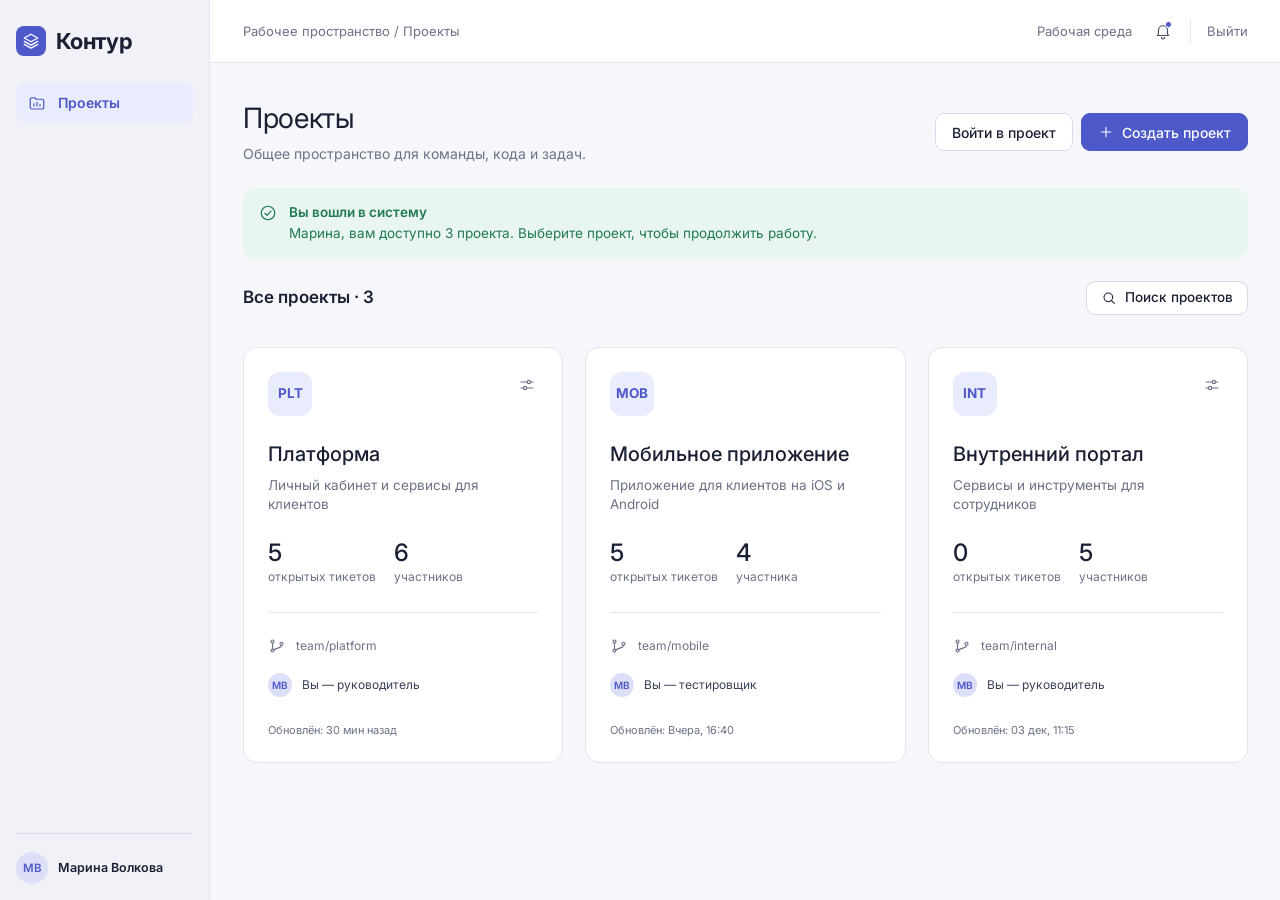
==== ticket.html @ 09022084 "добавил настройки проекта, управление участниками, создание тикетов, списки тикетов" ====
<!DOCTYPE html>
<html lang="ru">
<head>
	<meta charset="utf-8">
	<meta name="viewport" content="width=device-width, initial-scale=1">
	<title>Тикет — Контур</title>
	<link rel="preconnect" href="https://fonts.googleapis.com">
	<link rel="preconnect" href="https://fonts.gstatic.com" crossorigin>
	<link href="https://fonts.googleapis.com/css2?family=Inter:wght@400;500;600;700&display=swap" rel="stylesheet">
	<link rel="stylesheet" href="css/styles.css">
</head>
<body>
	<main class="content">
		<div class="page-head">
			<div><h1 id="t-title"></h1><p class="sub" id="t-sub"></p></div>
			<div class="head-actions" id="t-actions"></div>
		</div>
		<div class="ticket-layout">
			<div class="stack">
				<section class="request hidden" id="request"></section>
				<section class="card" id="t-main"></section>
				<section class="card">
					<h3 class="sec" style="margin-bottom:20px" id="comments-title"></h3>
					<div id="comments"></div>
					<form class="comment-box" id="comment-form"><input class="input" id="comment-input" placeholder="Добавить комментарий..." aria-label="Комментарий" autocomplete="off"><button type="submit" aria-label="Отправить"><svg class="i" viewBox="0 0 24 24"><path d="M21 3 10 14M21 3l-7 18-4-7-7-4z"/></svg></button></form>
				</section>
			</div>
			<aside class="stack">
				<section class="card props" id="t-props"></section>
				<section class="card"><h2 style="margin-bottom:16px">История</h2><div id="t-history"></div></section>
			</aside>
		</div>
	</main>

	<div class="overlay" id="modal-assign" role="dialog" aria-modal="true" aria-labelledby="modal-assign-t">
		<div class="modal wide">
			<div class="modal-head"><h2 id="modal-assign-t">Назначить тикет</h2><button class="modal-x" type="button" data-close aria-label="Закрыть"><svg class="i" viewBox="0 0 24 24"><path d="M6 6l12 12M18 6 6 18"/></svg></button></div>
			<p class="lead" id="assign-lead"></p>
			<div class="picker" id="assign-list"></div>
			<div class="alert alert-info" style="margin-top:0"><svg class="i" viewBox="0 0 24 24"><circle cx="12" cy="12" r="9"/><path d="M12 11v5M12 7.8v.1"/></svg><div><b>Разработчик получит уведомление</b>Тикет появится в личном списке <span id="assign-name"></span> со статусом «Назначен».</div></div>
			<div class="modal-foot"><button class="btn" type="button" data-close>Отмена</button><button class="btn btn-primary" id="assign-confirm" type="button">Назначить разработчику</button><button class="btn" id="assign-common" type="button">Отправить в общий список</button></div>
		</div>
	</div>
	<div class="overlay" id="modal-delete-ticket" role="dialog" aria-modal="true" aria-labelledby="modal-delete-ticket-t">
		<div class="modal">
			<div class="modal-head"><h2 id="modal-delete-ticket-t">Удалить тикет <span id="del-number"></span>?</h2><button class="modal-x" type="button" data-close aria-label="Закрыть"><svg class="i" viewBox="0 0 24 24"><path d="M6 6l12 12M18 6 6 18"/></svg></button></div>
			<p class="lead" style="margin:0">Тикет, комментарии и вложения будут удалены. Автор получит уведомление.</p>
			<div class="modal-foot"><button class="btn" type="button" data-close>Отмена</button><button class="btn btn-danger" id="delete-confirm" type="button">Удалить</button></div>
		</div>
	</div>
	<div class="overlay" id="modal-own-date" role="dialog" aria-modal="true" aria-labelledby="modal-own-date-t">
		<div class="modal">
			<div class="modal-head"><h2 id="modal-own-date-t">Предложить свою дату</h2><button class="modal-x" type="button" data-close aria-label="Закрыть"><svg class="i" viewBox="0 0 24 24"><path d="M6 6l12 12M18 6 6 18"/></svg></button></div>
			<p class="lead" id="own-lead"></p>
			<div class="field" id="own-date-field"><label for="own-date">Дата *</label><input class="input" type="date" id="own-date"><div class="field-error"></div></div>
			<div class="field" id="own-time-field"><label for="own-time">Время *</label><input class="input" type="time" id="own-time"><div class="field-error"></div></div>
			<div class="modal-foot"><button class="btn" type="button" data-close>Отмена</button><button class="btn btn-primary" id="own-submit" type="button">Предложить</button></div>
		</div>
	</div>
	<script src="js/store.js"></script>
	<script src="js/ui.js"></script>
	<script src="js/pages/ticket.js"></script>
</body>
</html>
---- css/styles.css ----
:root{
	--primary:#4d58c9; --primary-hover:#4350b8; --primary-soft:#e9ecfc; --primary-line:#cfd4f3;
	--bg:#f6f7fa; --sidebar:#f0f2f7; --surface:#fff;
	--text:#1b1f33; --muted:#6c7286; --faint:#8a8fa3;
	--border:#e2e5ee; --border-strong:#d6d9e6;
	--success-bg:#e9f5ef; --success:#1f7a55; --success-line:#d3ecdf;
	--warn-bg:#fbf2df; --warn:#a8630a;
	--danger:#c0414f; --danger-hover:#ad3643; --danger-bg:#fceef0; --danger-text:#c0394a;
	--overlay:rgba(26,31,54,.43);
	--neutral-bg:#eceef4;
	--neutral:#5b6178;
	--radius:14px;
	--font:"Inter",-apple-system,BlinkMacSystemFont,"Segoe UI",Roboto,"Helvetica Neue",Arial,sans-serif;
}
*{box-sizing:border-box}
html,body{margin:0}
body{font-family:var(--font);font-size:14px;line-height:1.4;color:var(--text);background:var(--bg);-webkit-font-smoothing:antialiased}
a{color:inherit;text-decoration:none}
button,input,select,textarea{font:inherit;color:inherit}
button{cursor:pointer}
svg.i{width:18px;height:18px;fill:none;stroke:currentColor;stroke-width:1.6;stroke-linecap:round;stroke-linejoin:round;flex:none}
:focus-visible{outline:2px solid var(--primary);outline-offset:2px}
.sidebar{position:fixed;inset:0 auto 0 0;width:210px;background:var(--sidebar);border-right:1px solid var(--border);display:flex;flex-direction:column;padding:16px;z-index:20}
.brand{display:flex;align-items:center;gap:10px;font-size:22px;font-weight:700;letter-spacing:-.01em;height:50px;margin-bottom:17px}
.logo{width:30px;height:30px;border-radius:8px;background:var(--primary);color:#fff;display:grid;place-items:center}
.logo svg{width:18px;height:18px;fill:none;stroke:#fff;stroke-width:1.8;stroke-linecap:round;stroke-linejoin:round}
.nav{display:flex;flex-direction:column;gap:5px}
.nav a{display:flex;align-items:center;gap:12px;height:40px;padding:0 12px;border-radius:9px;font-size:14px;font-weight:500;color:#2b3047}
.nav a svg.i{color:#5b6178}
.nav a:hover{background:rgba(77,88,201,.07)}
.nav a.active{background:var(--primary-soft);color:var(--primary);font-weight:600}
.nav a.active svg.i{color:var(--primary)}
.side-section{margin:41px 0 12px;font-size:10.5px;font-weight:600;letter-spacing:.06em;color:#6c7286;text-transform:uppercase}
.side-link{display:flex;justify-content:space-between;align-items:center;font-size:13px;color:var(--muted);height:30px}
.side-link b{font-weight:600;color:var(--primary);font-size:12px}
.side-link:hover{color:var(--text)}
.side-user{margin-top:auto;border-top:1px solid var(--border-strong);padding-top:18px;display:flex;align-items:center;gap:10px}
.side-user b{display:block;font-size:12.5px;font-weight:600}
.side-user small{display:block;font-size:11.5px;color:var(--muted)}
.avatar{width:32px;height:32px;border-radius:50%;background:#dcdff7;color:var(--primary);display:grid;place-items:center;font-size:11.5px;font-weight:600;flex:none}
.avatar.sm{width:24px;height:24px;font-size:10px}
.avatar.lg{width:36px;height:36px;font-size:12px}
.main{margin-left:210px;min-height:100vh;display:flex;flex-direction:column}
.topbar{height:63px;background:var(--surface);border-bottom:1px solid var(--border);display:flex;align-items:center;justify-content:space-between;padding:0 32px 0 33px;position:sticky;top:0;z-index:10}
.crumbs{font-size:13px;color:var(--muted)}
.crumbs a:hover{color:var(--text)}
.top-actions{display:flex;align-items:center;font-size:13px;color:var(--muted)}
.top-actions .env{margin-right:18px}
.icon-btn{background:none;border:0;padding:4px;color:#4a5068;display:grid;place-items:center;position:relative;border-radius:8px}
.icon-btn:hover{background:var(--sidebar)}
.icon-btn .dot{position:absolute;top:3px;right:4px;width:7px;height:7px;border-radius:50%;background:var(--primary);border:1.5px solid #fff}
.top-actions .sep{width:1px;height:24px;background:var(--border);margin:0 16px 0 14px}
.top-actions .logout:hover{color:var(--text)}
.content{padding:38px 32px 48px 33px;flex:1}
.page-head{display:flex;justify-content:space-between;align-items:center;gap:24px;margin-bottom:24px}
.page-head > div:first-child{flex:1 1 380px;min-width:0}
.page-head h1{margin:0;font-size:28px;line-height:1.25;font-weight:400;letter-spacing:-.012em}
.page-head .sub{margin:8px 0 0;color:var(--muted);font-size:14px}
.head-actions{display:flex;gap:8px;flex-wrap:wrap;justify-content:flex-end;flex:0 1 auto}
.btn{display:inline-flex;align-items:center;justify-content:center;gap:8px;height:38px;padding:0 16px;border-radius:9px;border:1px solid var(--border-strong);background:#fff;font-size:14px;font-weight:500;color:var(--text);white-space:nowrap;transition:background .15s,border-color .15s}
.btn:hover{background:#f7f8fc}
.btn svg.i{width:16px;height:16px}
.btn-primary{background:var(--primary);border-color:var(--primary);color:#fff}
.btn-primary:hover{background:var(--primary-hover)}
.btn-danger{background:var(--danger);border-color:var(--danger);color:#fff}
.btn-danger:hover{background:var(--danger-hover)}
.btn-danger[disabled]{opacity:.45;cursor:not-allowed}
.btn-sm{height:34px;padding:0 14px;font-size:13.5px}
.card{background:#fff;border:1px solid var(--border);border-radius:var(--radius);padding:24px}
.card h2{margin:0 0 18px;font-size:18px;font-weight:500}
.alert{display:flex;gap:12px;align-items:flex-start;padding:15px 16px;border-radius:12px;font-size:13.5px;line-height:1.45}
.alert svg.i{margin-top:1px}
.alert b{display:block;font-weight:600;margin-bottom:2px}
.alert-success{background:var(--success-bg);color:var(--success)}
.alert-error{background:var(--danger-bg);color:var(--danger-text)}
.alert-info{background:var(--primary-soft);color:var(--primary)}
.alert-warn{background:var(--warn-bg);color:var(--warn)}
.alert.page-alert{margin-bottom:26px}
.field{margin-bottom:20px}
.field:last-child{margin-bottom:0}
.field label{display:block;font-size:13px;font-weight:500;margin-bottom:8px}
.input,.select,.textarea{width:100%;height:40px;padding:0 12px;border:1px solid var(--border-strong);border-radius:8px;background:#fff;font-size:14px;outline:none;transition:border-color .15s,box-shadow .15s}
.textarea{height:auto;min-height:86px;padding:10px 12px;resize:vertical;line-height:1.5}
.input:focus,.select:focus,.textarea:focus{border-color:var(--primary);box-shadow:0 0 0 3px rgba(77,88,201,.12)}
.select{appearance:none;-webkit-appearance:none;padding-right:34px;background:#fff url("data:image/svg+xml,%3Csvg xmlns='http://www.w3.org/2000/svg' width='16' height='16' viewBox='0 0 24 24' fill='none' stroke='%236c7286' stroke-width='2' stroke-linecap='round' stroke-linejoin='round'%3E%3Cpath d='m6 9 6 6 6-6'/%3E%3C/svg%3E") no-repeat right 12px center}
.hint{margin-top:8px;font-size:12px;color:var(--muted)}
.field-error{margin-top:8px;font-size:12px;color:var(--danger-text);display:none}
.field.invalid .input,.field.invalid .select{border-color:var(--danger)}
.field.invalid .field-error{display:block}
.field.invalid .hint{display:none}
.row2{display:grid;grid-template-columns:1fr 1fr;gap:16px}
.chip{display:inline-flex;align-items:center;gap:6px;height:26px;padding:0 10px;border-radius:8px;font-size:12px;font-weight:500;white-space:nowrap}
.chip::before{content:"";width:5px;height:5px;border-radius:50%;background:currentColor}
.chip-warn{background:var(--warn-bg);color:var(--warn)}
.chip-ok{background:var(--success-bg);color:var(--success)}
.chip-danger{background:#fdeaec;color:var(--danger-text)}
.chip-info{background:var(--primary-soft);color:var(--primary)}
.tabs{display:flex;gap:24px;border-bottom:1px solid var(--border);margin-bottom:24px}
.tabs a{padding:0 0 13px;font-size:14px;color:var(--muted);border-bottom:2px solid transparent;margin-bottom:-1px}
.tabs a:hover{color:var(--text)}
.tabs a.active{color:var(--primary);font-weight:600;border-color:var(--primary)}
.list-head{display:flex;justify-content:space-between;align-items:center;margin:22px 0 32px}
.list-head h2{margin:0;font-size:17px;font-weight:600}
.projects{display:grid;grid-template-columns:repeat(3,1fr);gap:22px}
.project{position:relative;background:#fff;border:1px solid var(--border);border-radius:var(--radius);padding:24px;display:block;transition:box-shadow .15s,border-color .15s}
.project:hover{border-color:var(--primary-line);box-shadow:0 6px 20px rgba(40,50,120,.07)}
.project .code{width:44px;height:44px;border-radius:12px;background:var(--primary-soft);color:var(--primary);display:grid;place-items:center;font-weight:700;font-size:13.5px}
.project .gear{position:absolute;top:22px;right:20px;color:#6c7286;padding:6px;border-radius:8px;z-index:2}
.project .gear:hover{background:var(--sidebar);color:var(--text)}
.project h3{margin:24px 0 8px;font-size:20px;font-weight:500}
.project p{margin:0;color:var(--muted);font-size:13.5px}
.stats{display:flex;gap:18px;margin:26px 0 24px;padding-bottom:26px;border-bottom:1px solid var(--border)}
.stats strong{display:block;font-size:24px;font-weight:500;line-height:1.1}
.stats span{font-size:12px;color:var(--muted)}
.meta{display:flex;align-items:center;gap:10px;font-size:12px;color:var(--muted);margin-bottom:18px}
.meta.role{color:#3a405a}
.project .upd{font-size:11px;color:var(--muted);margin-top:26px}
.link-card{position:absolute;inset:0;border-radius:var(--radius);z-index:1}
.dropdown{position:absolute;top:72px;right:40px;width:318px;background:#fff;border:1px solid var(--border);border-radius:14px;box-shadow:0 18px 44px rgba(30,36,80,.18);z-index:40;display:none;overflow:hidden}
.dropdown.open{display:block}
.dd-head{display:flex;justify-content:space-between;align-items:center;padding:14px 14px 14px;border-bottom:1px solid var(--border);font-size:13px;font-weight:600}
.dd-head .count{background:var(--primary-soft);color:var(--primary);border-radius:10px;min-width:24px;height:22px;display:grid;place-items:center;font-size:11.5px}
.dd-item{display:block;position:relative;padding:14px 14px 13px 30px;border-bottom:1px solid var(--border);font-size:13px}
.dd-item:hover{background:#fafbfe}
.dd-item b{display:block;font-weight:600;line-height:1.35}
.dd-item small{display:block;margin-top:6px;font-size:11.5px;color:var(--muted)}
.dd-item::before{content:"";position:absolute;left:14px;top:19px;width:6px;height:6px;border-radius:50%;background:var(--primary)}
.dd-item.read::before{background:transparent}
.dd-foot{display:block;width:100%;text-align:left;background:none;border:0;padding:14px;font-size:12.5px;color:var(--primary);font-weight:500}
.toolbar{display:flex;gap:12px;margin:22px 0 22px}
.search{position:relative;width:352px}
.search svg{position:absolute;left:12px;top:50%;transform:translateY(-50%);width:16px;height:16px;color:#5b6178}
.search .input{padding-left:36px;height:38px}
.table{background:#fff;border:1px solid var(--border);border-radius:var(--radius);overflow:hidden}
.t-head,.t-row{display:grid;align-items:center;padding:0 17px;column-gap:12px}
.tickets .t-head,.tickets .t-row{grid-template-columns:minmax(0,1fr) 168px 100px 160px 118px}
.t-head{height:44px;background:var(--sidebar);font-size:10.5px;font-weight:500;letter-spacing:.06em;text-transform:uppercase;color:#6c7286}
.t-row{min-height:74px;border-top:1px solid var(--border);font-size:13px;transition:background .12s}
.t-head + .t-row{border-top:0}
.t-row:hover{background:#f7f8fe}
.t-row .id{display:block;font-size:12px;color:var(--muted);margin-bottom:3px}
.t-row .name{font-size:14px;font-weight:500}
.pri-high{color:var(--danger-text)}
.pri-mid,.pri-low,.muted{color:var(--muted)}
.t-foot{display:flex;justify-content:space-between;padding:20px 17px;border-top:1px solid var(--border);font-size:12px;color:var(--muted)}
.ticket-layout{display:grid;grid-template-columns:minmax(0,1fr) 300px;gap:26px;align-items:start}
.stack{display:flex;flex-direction:column;gap:22px}
.request{background:#f7f8fe;border:1px solid var(--primary-line);border-radius:var(--radius);padding:16px 14px}
.request .lbl{font-size:11px;font-weight:600;color:var(--primary);margin-bottom:12px}
.request p{margin:0 0 14px;font-size:14px}
.request .btns{display:flex;gap:8px}
.badges{display:flex;gap:8px;margin-bottom:22px}
.card h3.sec{margin:0 0 14px;font-size:17px;font-weight:500}
.desc{font-size:14px;line-height:1.55;margin:0 0 22px}
.two-col{display:grid;grid-template-columns:1fr 1fr;gap:24px;font-size:13px;line-height:1.5}
.two-col b.t{display:block;font-weight:600;margin-bottom:8px}
.kv{font-size:12px;color:var(--muted);margin-bottom:4px}
.kv-v{font-size:13px;font-weight:600;margin-bottom:14px}
.attach-title{border-top:1px solid var(--border);margin-top:22px;padding-top:20px;font-size:13px;font-weight:600;margin-bottom:12px}
.file{display:flex;align-items:center;gap:12px;border:1px solid var(--border);border-radius:10px;padding:12px 14px}
.file .ico{color:var(--primary)}
.file b{display:block;font-size:13px;font-weight:500}
.file small{font-size:11.5px;color:var(--muted)}
.file .act{margin-left:auto;background:none;border:0;color:#5b6178;padding:4px;border-radius:6px}
.file .act:hover{background:var(--sidebar)}
.comment{display:flex;gap:12px;align-items:flex-start;margin-bottom:22px}
.comment b{font-size:13px;font-weight:600}
.comment time{font-size:12px;color:var(--muted);margin-left:6px}
.comment p{margin:3px 0 0;font-size:13px}
.comment-box{position:relative}
.comment-box .input{padding-right:42px;height:42px;font-size:13px}
.comment-box button{position:absolute;right:8px;top:50%;transform:translateY(-50%);background:none;border:0;color:#5b6178;padding:6px}
.props h2{margin-bottom:22px}
.props .sep{border-top:1px solid var(--border);margin:6px 0 16px}
.hist{font-size:11.5px;color:var(--muted);line-height:1.5}
.edit-layout{display:grid;grid-template-columns:minmax(0,1fr) 270px;gap:24px;align-items:start}
.edit-layout .card{padding:24px 22px}
.edit-layout .field label{margin-bottom:9px}
.card-head-row{display:flex;justify-content:space-between;align-items:center;margin-bottom:10px}
.card-head-row label{margin:0}
.fileinfo{font-size:12px;color:var(--muted);margin-top:14px}
.file .x{margin-left:auto;background:none;border:0;color:#5b6178;padding:4px}
.members .t-head,.members .t-row{grid-template-columns:minmax(0,1fr) 220px 150px 190px}
.members .t-row{min-height:72px}
.person{display:flex;align-items:center;gap:14px}
.person b{display:block;font-size:14px;font-weight:500}
.person small{display:block;font-size:12px;color:var(--muted);margin-top:2px}
.role-cell{font-weight:500;font-size:13.5px}
.act-links{display:flex;gap:14px;font-size:12.5px}
.act-links button{background:none;border:0;padding:0;font-size:12.5px;color:var(--primary)}
.act-links button.del{color:var(--muted)}
.act-links button:hover{text-decoration:underline}
.act-links span{color:var(--muted)}
.form-layout{display:grid;grid-template-columns:minmax(0,1fr) 278px;gap:26px;align-items:start}
.form-layout .stack{gap:22px}
.side-card p{margin:0 0 20px;color:var(--muted);font-size:14px;line-height:1.55}
.side-card .sep{border-top:1px solid var(--border);margin:0 0 20px}
.form-actions{display:flex;justify-content:flex-end;gap:10px;margin-top:22px}
.repo-row{display:flex;justify-content:space-between;align-items:center;margin-top:18px}
.repo-row .chip{height:24px;font-size:11.5px}
.form-layout .alert{margin-top:22px}
.overlay{position:fixed;inset:0;background:var(--overlay);z-index:100;display:none;align-items:center;justify-content:center;padding:24px;overflow-y:auto}
.overlay.open{display:flex}
.modal{background:#fff;border-radius:16px;width:534px;max-width:100%;padding:28px;box-shadow:0 24px 64px rgba(20,25,60,.28);margin:auto}
.modal.wide{width:558px}
.modal-head{display:flex;justify-content:space-between;align-items:flex-start;margin-bottom:20px}
.modal-head h2{margin:0;font-size:22px;font-weight:400;letter-spacing:-.01em}
.modal-x{background:none;border:0;color:#4a5068;padding:2px;margin:-2px -2px 0 0;border-radius:6px}
.modal-x:hover{background:var(--sidebar)}
.modal .lead{margin:0 0 20px;color:var(--muted);font-size:14px;line-height:1.5}
.modal-foot{display:flex;justify-content:flex-end;gap:10px;border-top:1px solid var(--border);margin-top:22px;padding-top:20px}
.modal .alert{margin-top:18px}
.modal .kv{margin-top:14px}
.modal .kv-v{margin-bottom:0}
.picker{display:flex;flex-direction:column;gap:10px;margin-bottom:20px}
.pick{display:flex;align-items:center;gap:14px;border:1px solid var(--border-strong);border-radius:10px;padding:12px 14px;background:#fff;cursor:pointer;text-align:left;width:100%}
.pick .avatar{width:32px;height:32px}
.pick b{display:block;font-size:14px;font-weight:500}
.pick small{display:block;font-size:11.5px;color:var(--muted);margin-top:3px}
.pick .radio{margin-left:auto;width:18px;height:18px;border-radius:50%;border:1.6px solid #6c7286;display:grid;place-items:center}
.pick.selected{background:var(--primary-soft);border-color:var(--primary)}
.pick.selected .radio{border:0;color:var(--primary)}
.pick.selected .radio svg{width:20px;height:20px}
.pick:not(.selected) .radio svg{display:none}
.modal-foot .push{margin-left:0}
.toast{position:fixed;left:50%;bottom:28px;transform:translate(-50%,20px);background:#1b1f33;color:#fff;padding:12px 18px;border-radius:10px;font-size:13.5px;opacity:0;pointer-events:none;transition:.25s;z-index:200}
.toast.show{opacity:1;transform:translate(-50%,0)}
.hidden{display:none!important}
@media (max-width:1180px){
	.ticket-layout,.edit-layout,.form-layout{grid-template-columns:1fr}
	.projects{grid-template-columns:repeat(2,1fr)}
}
@media (max-width:820px){
	.sidebar{position:static;width:auto;height:auto;border-right:0;border-bottom:1px solid var(--border)}
	.main{margin-left:0}
	.projects{grid-template-columns:1fr}
	.page-head{flex-direction:column}
	.row2,.two-col{grid-template-columns:1fr}
	.table{overflow-x:auto}
	.t-head,.t-row{min-width:760px}
}
@media (prefers-reduced-motion:reduce){*{transition:none!important}}
.chip-neutral{background:var(--neutral-bg);color:var(--neutral)}
.chip-plain::before{display:none}
.project .desc-clamp{display:-webkit-box;-webkit-line-clamp:2;-webkit-box-orient:vertical;overflow:hidden;min-height:38px}
.empty{background:#fff;border:1px dashed var(--border-strong);border-radius:var(--radius);padding:48px 24px;text-align:center;color:var(--muted)}
.empty b{display:block;color:var(--text);font-size:16px;font-weight:500;margin-bottom:6px}
.toolbar .select{width:auto;height:38px;padding-left:14px;font-weight:500;font-size:14px;border-radius:9px}
.inline-search{display:none;width:260px}
.inline-search.open{display:block}
.my-tickets .t-head,.my-tickets .t-row{grid-template-columns:minmax(0,1fr) 168px 100px 160px 118px}
.row-static{cursor:default}
.file-error{margin-top:16px}
.file-error b{margin-bottom:2px}
.pick.disabled{opacity:.5;cursor:not-allowed}
.person.me small{color:var(--muted)}
.invite-code{display:block;margin-top:4px;font-weight:600;letter-spacing:.02em}
.role-none{color:var(--muted);font-weight:400}
.comment-empty{font-size:13px;color:var(--muted);margin:0 0 18px}
.field input[type=date],.field input[type=time]{min-height:40px}
.notice-spacer{margin-top:22px}
.dd-empty{padding:22px 14px;font-size:13px;color:var(--muted)}
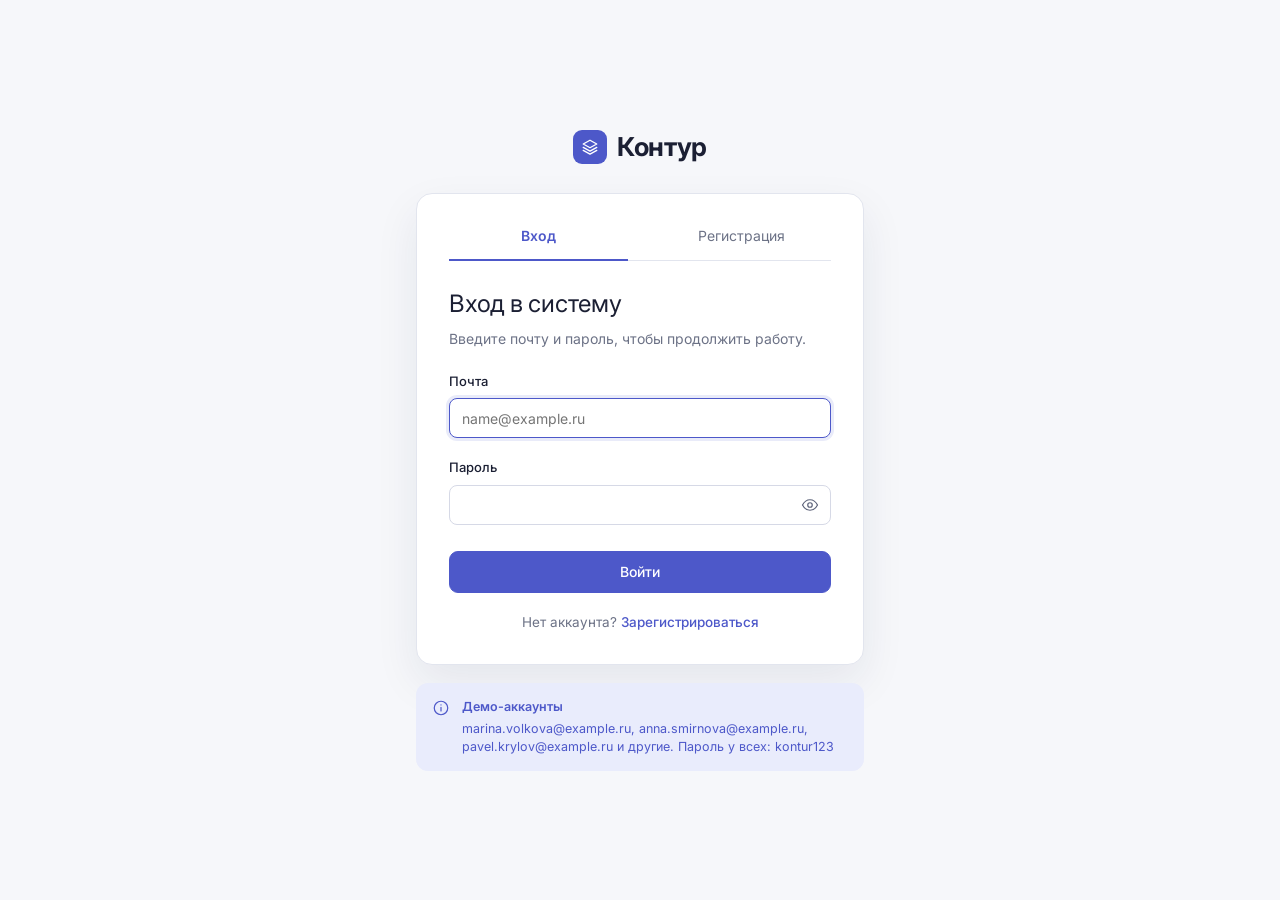
==== commit 632951f4: "добавил авторизацию и сценарий с назаначением тикета разработчику" ====
--- a/ticket.html
+++ b/ticket.html
@@ -59,6 +59,7 @@
 	</div>
 	<script src="js/store.js"></script>
 	<script src="js/ui.js"></script>
+	<script src="js/dispatch.js"></script>
 	<script src="js/pages/ticket.js"></script>
 </body>
 </html>
--- a/css/styles.css
+++ b/css/styles.css
@@ -202,7 +202,7 @@
 .overlay{position:fixed;inset:0;background:var(--overlay);z-index:100;display:none;align-items:center;justify-content:center;padding:24px;overflow-y:auto}
 .overlay.open{display:flex}
 .modal{background:#fff;border-radius:16px;width:534px;max-width:100%;padding:28px;box-shadow:0 24px 64px rgba(20,25,60,.28);margin:auto}
-.modal.wide{width:558px}
+.modal.wide{width:680px}
 .modal-head{display:flex;justify-content:space-between;align-items:flex-start;margin-bottom:20px}
 .modal-head h2{margin:0;font-size:22px;font-weight:400;letter-spacing:-.01em}
 .modal-x{background:none;border:0;color:#4a5068;padding:2px;margin:-2px -2px 0 0;border-radius:6px}
@@ -260,3 +260,23 @@
 .field input[type=date],.field input[type=time]{min-height:40px}
 .notice-spacer{margin-top:22px}
 .dd-empty{padding:22px 14px;font-size:13px;color:var(--muted)}
+.auth-body{min-height:100vh;display:flex;flex-direction:column;align-items:center;justify-content:center;padding:32px 16px;background:var(--bg)}
+.auth{width:100%;max-width:448px}
+.auth-brand{display:flex;align-items:center;justify-content:center;gap:10px;font-size:26px;font-weight:700;letter-spacing:-.01em;margin-bottom:28px}
+.auth-brand .logo{width:34px;height:34px;border-radius:9px}
+.auth-card{background:#fff;border:1px solid var(--border);border-radius:16px;padding:32px;box-shadow:0 18px 44px rgba(30,36,80,.08)}
+.auth-tabs{margin-bottom:26px}
+.auth-tabs a{flex:1;text-align:center;cursor:pointer}
+.auth-card h1{margin:0 0 8px;font-size:24px;font-weight:400;letter-spacing:-.01em}
+.auth-card .sub{margin:0 0 24px;color:var(--muted);font-size:14px}
+.auth-alert{margin-bottom:20px}
+.pw-wrap{position:relative}
+.pw-wrap .input{padding-right:46px}
+.pw-toggle{position:absolute;right:6px;top:50%;transform:translateY(-50%);background:none;border:0;padding:6px;color:#5b6178;border-radius:8px;display:grid;place-items:center}
+.pw-toggle:hover{background:var(--sidebar)}
+.auth-submit{width:100%;height:42px;margin-top:6px}
+.auth-switch{margin:20px 0 0;text-align:center;font-size:13.5px;color:var(--muted)}
+.auth-switch button{background:none;border:0;padding:0;color:var(--primary);font-weight:500}
+.auth-switch button:hover{text-decoration:underline}
+.demo-hint{margin-top:18px;font-size:12.5px}
+.demo-hint b{margin-bottom:4px}
